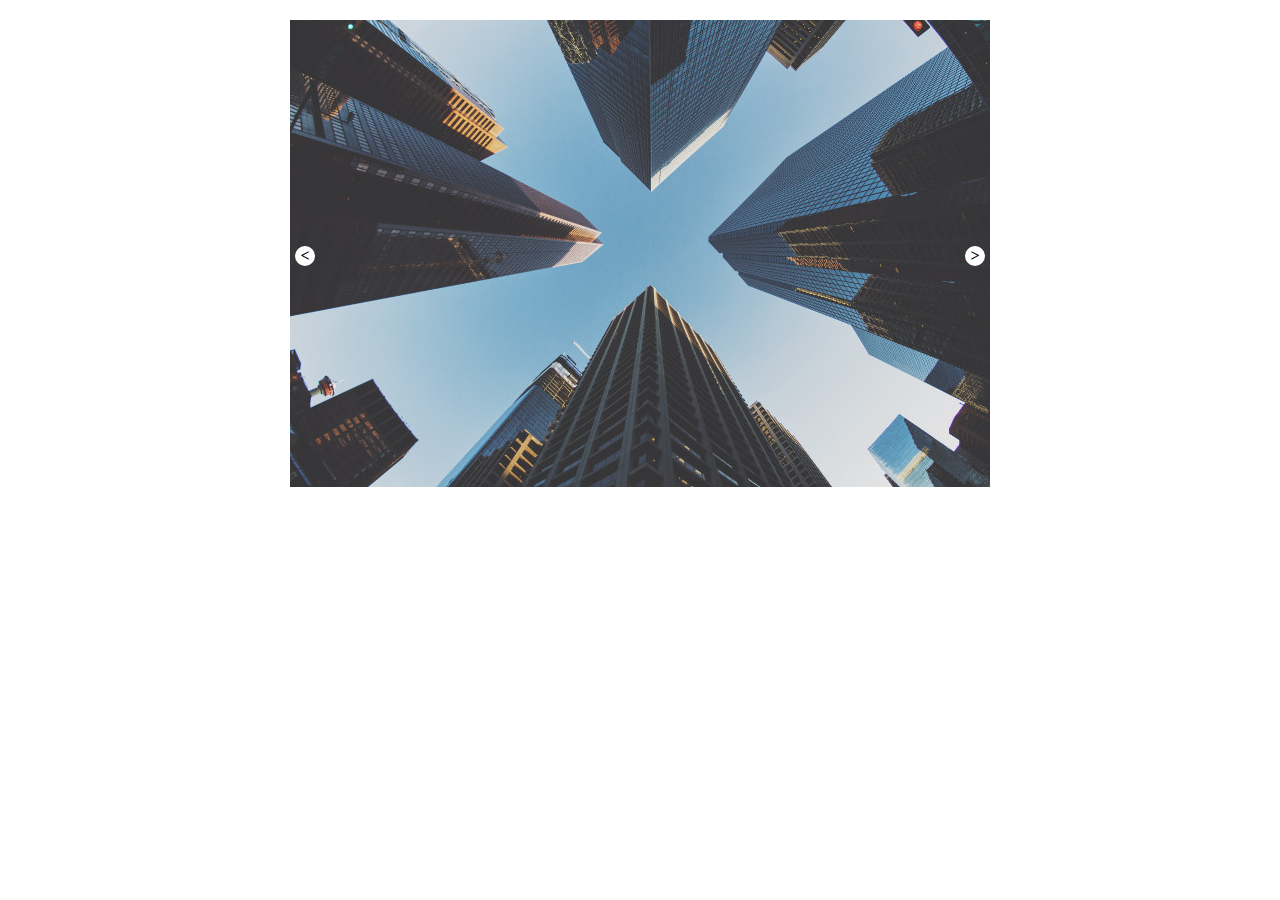
==== slider.html @ 525bd092 "Initial Commit" ====
<!DOCTYPE html>
<html lang="en">
<head>
    <meta charset="UTF-8">
    <meta name="viewport" content="width=device-width, initial-scale=1.0">
    <title>Slider</title>
    <link rel="stylesheet" href="style.css">
</head>
<body>

    <div class="sp-slider">
        <img class="sp-slider__image" data-index="0" data-images="images/image1.jpg,images/image2.jpg,images/image3.jpg,images/image4.jpg" src="images/image1.jpg" alt="Image">
    </div>

    <script src="script.js" defer></script>

</body>
</html>
---- style.css ----
.sp-slider{
    width:700px;
    position:relative;
    margin:20px auto;
}
.sp-slider img{
    max-width:100%;
    height:auto;
}
.sp-slider [data-action]{
    text-decoration:none;
    background-color:#ffffff;
    width:20px;
    height:20px;
    border-radius:10px;
    color:#000000;
    position:absolute;
    z-index:4;
    top:50%;
    transform: translateY(-50%);
    text-align:center;
    line-height:20px;
    font-weight:bold;
    cursor:pointer;
}
.sp-slider [data-action]:hover{
    background-color:#000000;
    color:#ffffff;
}
.sp-slider [data-action="next"]{
    right:5px;
}
.sp-slider [data-action="prev"]{
    left:5px;
}
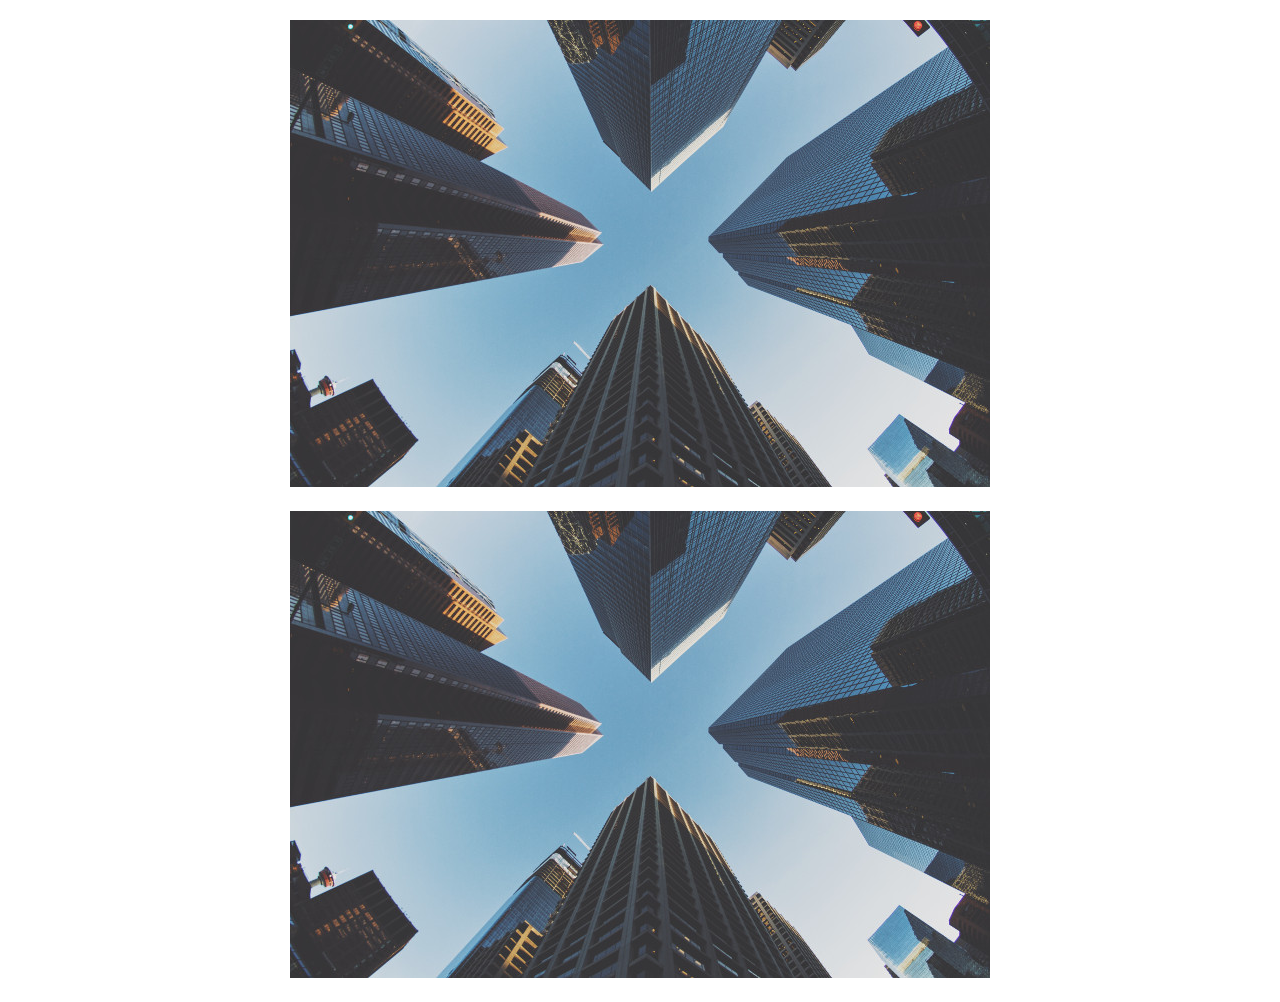
==== commit 51be0bb1: "changes to previous commit" ====
--- a/slider.html
+++ b/slider.html
@@ -12,6 +12,10 @@
         <img class="sp-slider__image" data-index="0" data-images="images/image1.jpg,images/image2.jpg,images/image3.jpg,images/image4.jpg" src="images/image1.jpg" alt="Image">
     </div>
 
+    <div class="sp-slider">
+        <img class="sp-slider__image" data-index="0" data-images="images/image1.jpg,images/image2.jpg,images/image3.jpg,images/image4.jpg" src="images/image1.jpg" alt="Image">
+    </div>
+
     <script src="script.js" defer></script>
 
 </body>
--- a/style.css
+++ b/style.css
@@ -1,35 +1,53 @@
-.sp-slider{
-    width:700px;
-    position:relative;
-    margin:20px auto;
+.sp-slider {
+  width: 700px;
+  position: relative;
+  margin: 20px auto;
 }
-.sp-slider img{
-    max-width:100%;
-    height:auto;
+.sp-slider:hover .sp-slider__nav {
+  transform: translateX(0);
+  visibility: visible;
+  opacity: 1;
 }
-.sp-slider [data-action]{
-    text-decoration:none;
-    background-color:#ffffff;
-    width:20px;
-    height:20px;
-    border-radius:10px;
-    color:#000000;
-    position:absolute;
-    z-index:4;
-    top:50%;
-    transform: translateY(-50%);
-    text-align:center;
-    line-height:20px;
-    font-weight:bold;
-    cursor:pointer;
+.sp-slider__image {
+  max-width: 100%;
+  height: auto;
+  opacity: 1;
+  background-color: #dedede;
+  transition: all 1s;
 }
-.sp-slider [data-action]:hover{
-    background-color:#000000;
-    color:#ffffff;
+.sp-slider__image.animate {
+  opacity: 0;
 }
-.sp-slider [data-action="next"]{
-    right:5px;
+.sp-slider__nav {
+  text-decoration: none;
+  background-color: #ffffff;
+  width: 20px;
+  height: 20px;
+  border-radius: 10px;
+  color: #000000;
+  position: absolute;
+  z-index: 4;
+  top: 50%;
+  margin-top: -10px;
+  text-align: center;
+  line-height: 20px;
+  font-weight: bold;
+  cursor: pointer;
+  visibility: hidden;
+  opacity: 0;
+  transition: all 0.4s;
 }
-.sp-slider [data-action="prev"]{
-    left:5px;
-}+.sp-slider__nav--next {
+  right: 5px;
+  transform: translateX(30px);
+}
+.sp-slider__nav--prev {
+  left: 5px;
+  transform: translateX(-30px);
+}
+.sp-slider__nav:hover {
+  background-color: #000000;
+  color: #ffffff;
+}
+
+/*# sourceMappingURL=style.css.map */
